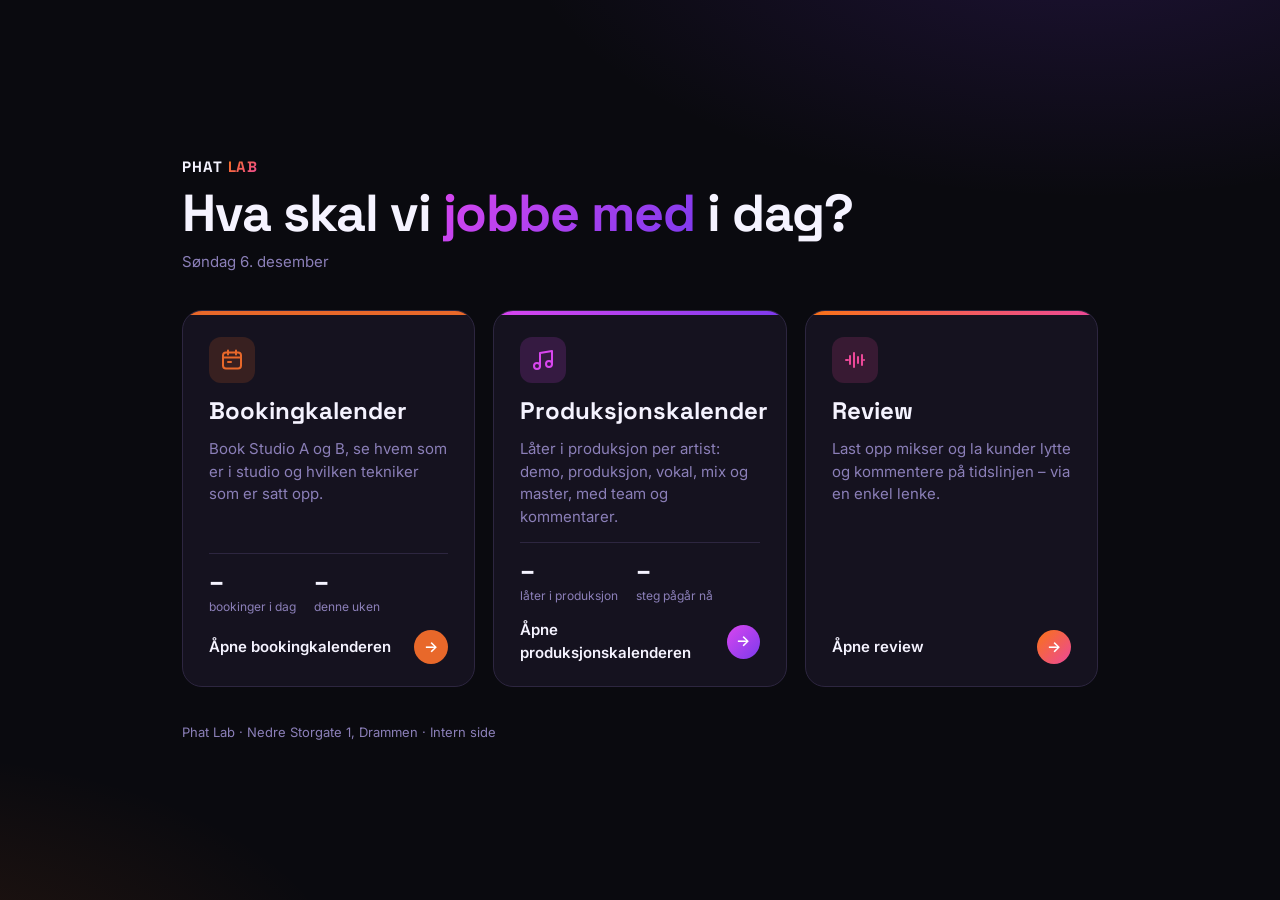
==== index.html @ 2c0c7474 "Review: fjern godkjenning av versjoner Co-Authored-By: Claude Opus 5.5 <noreply@anthropic.com> Claud" ====
<!DOCTYPE html>
<html lang="nb">
<head>
<meta charset="utf-8">
<meta name="viewport" content="width=device-width, initial-scale=1">
<meta name="robots" content="noindex">
<title>Phat Lab intern</title>
<link rel="preconnect" href="https://fonts.googleapis.com">
<link rel="preconnect" href="https://fonts.gstatic.com" crossorigin>
<link href="https://fonts.googleapis.com/css2?family=Inter:wght@400;500;600&family=Space+Grotesk:wght@500;700&display=swap" rel="stylesheet">
<style>
/* Startside: to store valg, booking (oransje) og produksjon (magenta), med et lite levende tall på hvert kort. */
:root{
  --bg:#0A0A0F; --card:#15121F; --ink:#F5F3FF; --muted:#8B7FB8; --line:#2D2640;
  --orange:#E8682A; --grad:linear-gradient(135deg,#D946EF 0%,#7C3AED 100%);
  --grad-hot:linear-gradient(135deg,#F97316 0%,#EC4899 100%);
  --f-display:"Space Grotesk","Inter",system-ui,sans-serif;
  --f-body:"Inter",system-ui,-apple-system,"Segoe UI",sans-serif;
  color-scheme:dark;
}
*{box-sizing:border-box}
html,body{margin:0;height:100%}
body{background:var(--bg);color:var(--ink);font:16px/1.5 var(--f-body);-webkit-font-smoothing:antialiased;
  background-image:radial-gradient(60rem 30rem at 85% -10%,rgba(124,58,237,.18),transparent 60%),radial-gradient(50rem 25rem at -10% 110%,rgba(249,115,22,.12),transparent 60%)}
main{min-height:100%;max-width:980px;margin:0 auto;padding:48px clamp(16px,4vw,32px);display:flex;flex-direction:column;justify-content:center;gap:36px}
.brand{display:flex;flex-direction:column;gap:10px}
.logo{font:700 15px var(--f-display);letter-spacing:.06em}
.logo span{background:var(--grad-hot);-webkit-background-clip:text;background-clip:text;color:transparent}
h1{font:700 clamp(32px,5vw,52px)/1.05 var(--f-display);margin:0;letter-spacing:-.02em;text-wrap:balance}
h1 em{font-style:normal;background:var(--grad);-webkit-background-clip:text;background-clip:text;color:transparent}
.date{color:var(--muted);font-size:15px}
.cards{display:grid;grid-template-columns:repeat(auto-fit,minmax(280px,1fr));gap:18px}
.card{position:relative;display:flex;flex-direction:column;gap:14px;padding:26px 26px 22px;border-radius:20px;background:var(--card);border:1px solid var(--line);color:inherit;text-decoration:none;overflow:hidden;transition:transform .15s ease,border-color .15s ease}
.card::before{content:"";position:absolute;inset:0 0 auto 0;height:4px;background:var(--bar)}
.card:hover{transform:translateY(-3px);border-color:var(--hl)}
.card:focus-visible{outline:2px solid var(--hl);outline-offset:3px}
.card.book{--bar:var(--orange);--hl:var(--orange)}
.card.prod{--bar:var(--grad);--hl:#D946EF}
.card.review{--bar:var(--grad-hot);--hl:#EC4899}
.ico{width:46px;height:46px;border-radius:12px;display:grid;place-items:center;background:color-mix(in srgb,var(--hl) 16%,transparent);color:var(--hl)}
.ico svg{width:24px;height:24px}
.card h2{font:700 24px/1.15 var(--f-display);margin:0}
.card p{margin:0;color:var(--muted);font-size:15px}
.live{display:flex;gap:18px;flex-wrap:wrap;padding-top:14px;border-top:1px solid var(--line);margin-top:auto}
.live div{display:flex;flex-direction:column}
.live b{font:700 26px/1 var(--f-display);font-variant-numeric:tabular-nums}
.live span{font-size:12px;color:var(--muted);margin-top:4px}
.go{display:flex;justify-content:space-between;align-items:center;font-weight:600;font-size:15px}
.go i{font-style:normal;width:34px;height:34px;border-radius:50%;display:grid;place-items:center;background:var(--bar);color:#fff;transition:transform .15s ease}
.card:hover .go i{transform:translateX(3px)}
footer{color:var(--muted);font-size:13px}
@media (prefers-reduced-motion: reduce){.card,.go i{transition:none}}
</style>
</head>
<body>
<main>
  <div class="brand">
    <div class="logo">PHAT <span>LAB</span></div>
    <h1>Hva skal vi <em>jobbe med</em> i dag?</h1>
    <div class="date" id="today"></div>
  </div>

  <div class="cards">
    <a class="card book" href="booking.html">
      <div class="ico"><svg viewBox="0 0 24 24" fill="none" stroke="currentColor" stroke-width="2" stroke-linecap="round" stroke-linejoin="round" aria-hidden="true"><rect x="3" y="4.5" width="18" height="16" rx="3"/><path d="M3 9.5h18M8 2.5v4M16 2.5v4"/><path d="M8 14h3"/></svg></div>
      <h2>Bookingkalender</h2>
      <p>Book Studio A og B, se hvem som er i studio og hvilken tekniker som er satt opp.</p>
      <div class="live">
        <div><b id="bToday">–</b><span>bookinger i dag</span></div>
        <div><b id="bWeek">–</b><span>denne uken</span></div>
      </div>
      <div class="go">Åpne bookingkalenderen <i aria-hidden="true">&#8594;</i></div>
    </a>

    <a class="card prod" href="produksjon.html">
      <div class="ico"><svg viewBox="0 0 24 24" fill="none" stroke="currentColor" stroke-width="2" stroke-linecap="round" stroke-linejoin="round" aria-hidden="true"><path d="M9 18V5l12-2v13"/><circle cx="6" cy="18" r="3"/><circle cx="18" cy="16" r="3"/></svg></div>
      <h2>Produksjonskalender</h2>
      <p>Låter i produksjon per artist: demo, produksjon, vokal, mix og master, med team og kommentarer.</p>
      <div class="live">
        <div><b id="pSongs">–</b><span>låter i produksjon</span></div>
        <div><b id="pRunning">–</b><span>steg pågår nå</span></div>
      </div>
      <div class="go">Åpne produksjonskalenderen <i aria-hidden="true">&#8594;</i></div>
    </a>

    <a class="card review" href="review.html">
      <div class="ico"><svg viewBox="0 0 24 24" fill="none" stroke="currentColor" stroke-width="2" stroke-linecap="round" stroke-linejoin="round" aria-hidden="true"><path d="M3 12h2M7 8v8M11 5v14M15 9v6M19 7v10M21 12h0"/></svg></div>
      <h2>Review</h2>
      <p>Last opp mikser og la kunder lytte og kommentere på tidslinjen – via en enkel lenke.</p>
      <div class="go" style="margin-top:auto">Åpne review <i aria-hidden="true">&#8594;</i></div>
    </a>
  </div>

  <footer>Phat Lab · Nedre Storgate 1, Drammen · Intern side</footer>
</main>

<script>
"use strict";
const SB = "https://vrjherdkzxerygrbfuhr.supabase.co/rest/v1/";
const KEY = "eyJhbGciOiJIUzI1NiIsInR5cCI6IkpXVCJ9.eyJpc3MiOiJzdXBhYmFzZSIsInJlZiI6InZyamhlcmRrenhlcnlncmJmdWhyIiwicm9sZSI6ImFub24iLCJpYXQiOjE3ODI3NjU4NTgsImV4cCI6MjA5ODM0MTg1OH0.0JPL21EDYmhh6_IdMLVGm7BWsk_Zrinp6TqGNBUYt0w";
const H = {apikey: KEY, Authorization: "Bearer " + KEY};
const pad = n => String(n).padStart(2, "0");
const ymd = d => d.getFullYear() + "-" + pad(d.getMonth()+1) + "-" + pad(d.getDate());
const now = new Date();
const DAYS = ["søndag","mandag","tirsdag","onsdag","torsdag","fredag","lørdag"];
const MONTHS = ["januar","februar","mars","april","mai","juni","juli","august","september","oktober","november","desember"];
document.getElementById("today").textContent = DAYS[now.getDay()][0].toUpperCase() + DAYS[now.getDay()].slice(1) + " " + now.getDate() + ". " + MONTHS[now.getMonth()];

const today = ymd(now);
const mon = new Date(now); mon.setDate(now.getDate() - ((now.getDay()+6)%7));
const sun = new Date(mon); sun.setDate(mon.getDate() + 6);
const set = (id, v) => { document.getElementById(id).textContent = v; };

fetch(SB + "bookings?select=date&date=gte." + ymd(mon) + "&date=lte." + ymd(sun), {headers:H})
  .then(r => r.ok ? r.json() : Promise.reject())
  .then(rows => { set("bToday", rows.filter(b => b.date === today).length); set("bWeek", rows.length); })
  .catch(() => {});

fetch(SB + "rpc/prod_summary", {method:"POST", headers:{...H, "Content-Type":"application/json"}, body:"{}"})
  .then(r => r.ok ? r.json() : Promise.reject())
  .then(s => { set("pSongs", s.songs); set("pRunning", s.running); })
  .catch(() => {});
</script>
</body>
</html>
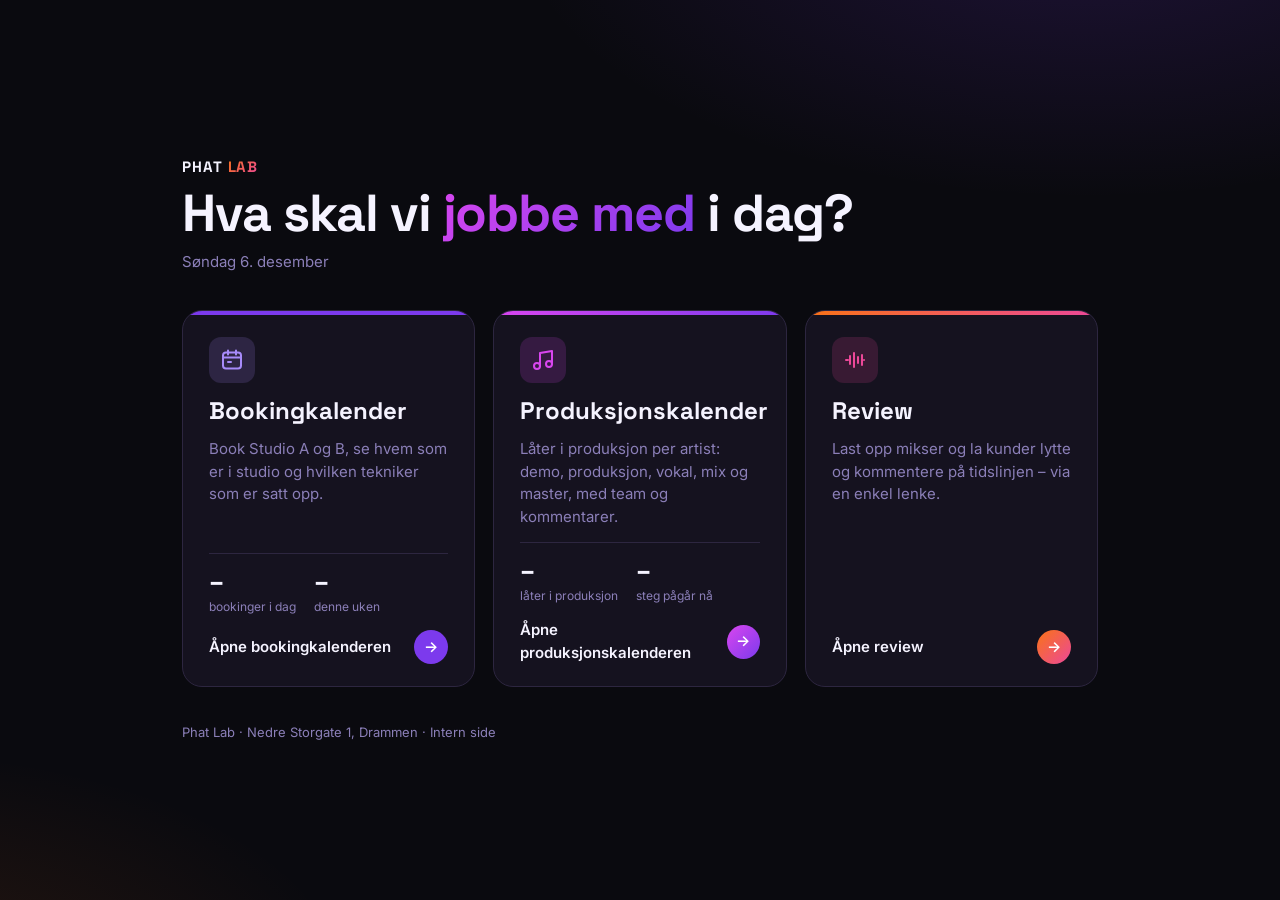
==== commit e3176bc5: "Bookingkalender: lilla i stedet for oransje Co-Authored-By: Claude Opus 5.5 <noreply@anthropic.com> " ====
--- a/index.html
+++ b/index.html
@@ -34,7 +34,7 @@
 .card::before{content:"";position:absolute;inset:0 0 auto 0;height:4px;background:var(--bar)}
 .card:hover{transform:translateY(-3px);border-color:var(--hl)}
 .card:focus-visible{outline:2px solid var(--hl);outline-offset:3px}
-.card.book{--bar:var(--orange);--hl:var(--orange)}
+.card.book{--bar:#7C3AED;--hl:#A78BFA}
 .card.prod{--bar:var(--grad);--hl:#D946EF}
 .card.review{--bar:var(--grad-hot);--hl:#EC4899}
 .ico{width:46px;height:46px;border-radius:12px;display:grid;place-items:center;background:color-mix(in srgb,var(--hl) 16%,transparent);color:var(--hl)}
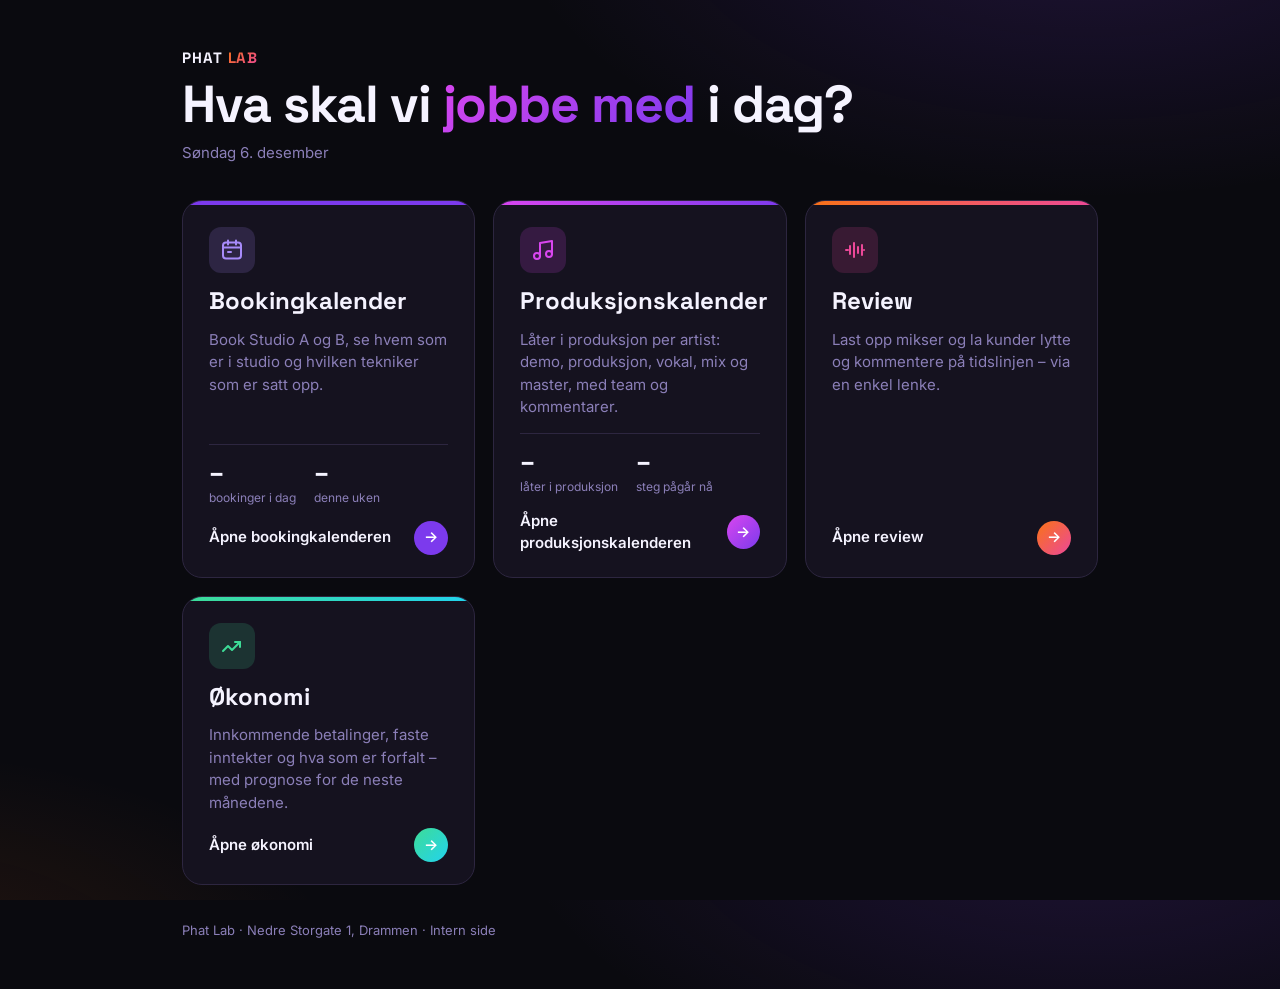
==== commit 7cda1f17: "Ny økonomiside: betalinger, faste inntekter, forfalt og prognose Co-Authored-By: Claude Opus 5.5 <no" ====
--- a/index.html
+++ b/index.html
@@ -37,6 +37,7 @@
 .card.book{--bar:#7C3AED;--hl:#A78BFA}
 .card.prod{--bar:var(--grad);--hl:#D946EF}
 .card.review{--bar:var(--grad-hot);--hl:#EC4899}
+.card.money{--bar:linear-gradient(135deg,#3DDC97,#22D3EE);--hl:#3DDC97}
 .ico{width:46px;height:46px;border-radius:12px;display:grid;place-items:center;background:color-mix(in srgb,var(--hl) 16%,transparent);color:var(--hl)}
 .ico svg{width:24px;height:24px}
 .card h2{font:700 24px/1.15 var(--f-display);margin:0}
@@ -89,6 +90,12 @@
       <p>Last opp mikser og la kunder lytte og kommentere på tidslinjen – via en enkel lenke.</p>
       <div class="go" style="margin-top:auto">Åpne review <i aria-hidden="true">&#8594;</i></div>
     </a>
+    <a class="card money" href="okonomi.html">
+      <div class="ico"><svg viewBox="0 0 24 24" fill="none" stroke="currentColor" stroke-width="2" stroke-linecap="round" stroke-linejoin="round" aria-hidden="true"><path d="M3 17l5-5 4 4 8-8"/><path d="M15 8h5v5"/></svg></div>
+      <h2>Økonomi</h2>
+      <p>Innkommende betalinger, faste inntekter og hva som er forfalt – med prognose for de neste månedene.</p>
+      <div class="go" style="margin-top:auto">Åpne økonomi <i aria-hidden="true">&#8594;</i></div>
+    </a>
   </div>
 
   <footer>Phat Lab · Nedre Storgate 1, Drammen · Intern side</footer>
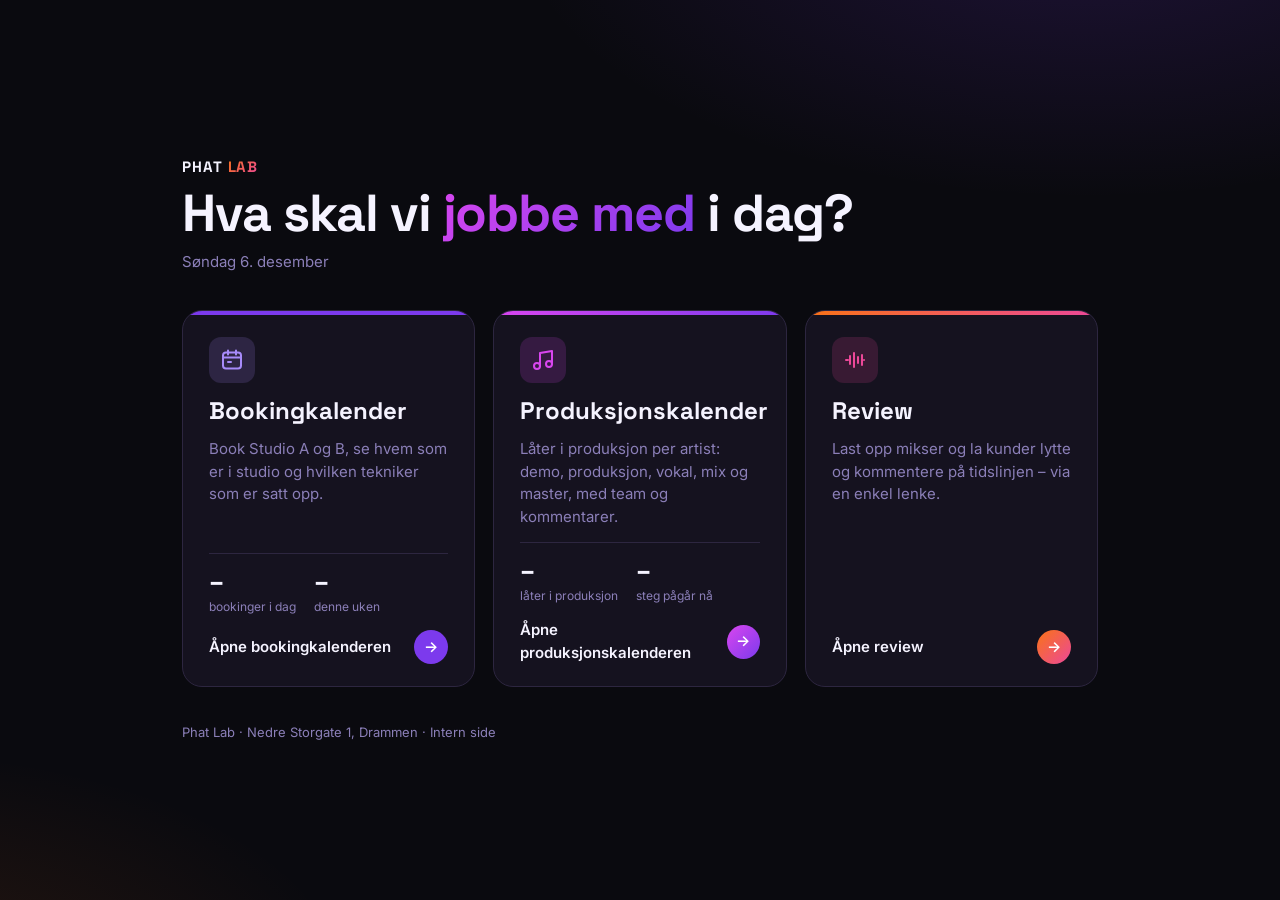
==== commit 30e8cd35: "Flytt økonomi til egen mappe phatlab-admin, fjern lenker fra startside/produksjon/review Co-Authored" ====
--- a/index.html
+++ b/index.html
@@ -90,12 +90,6 @@
       <p>Last opp mikser og la kunder lytte og kommentere på tidslinjen – via en enkel lenke.</p>
       <div class="go" style="margin-top:auto">Åpne review <i aria-hidden="true">&#8594;</i></div>
     </a>
-    <a class="card money" href="okonomi.html">
-      <div class="ico"><svg viewBox="0 0 24 24" fill="none" stroke="currentColor" stroke-width="2" stroke-linecap="round" stroke-linejoin="round" aria-hidden="true"><path d="M3 17l5-5 4 4 8-8"/><path d="M15 8h5v5"/></svg></div>
-      <h2>Økonomi</h2>
-      <p>Innkommende betalinger, faste inntekter og hva som er forfalt – med prognose for de neste månedene.</p>
-      <div class="go" style="margin-top:auto">Åpne økonomi <i aria-hidden="true">&#8594;</i></div>
-    </a>
   </div>
 
   <footer>Phat Lab · Nedre Storgate 1, Drammen · Intern side</footer>
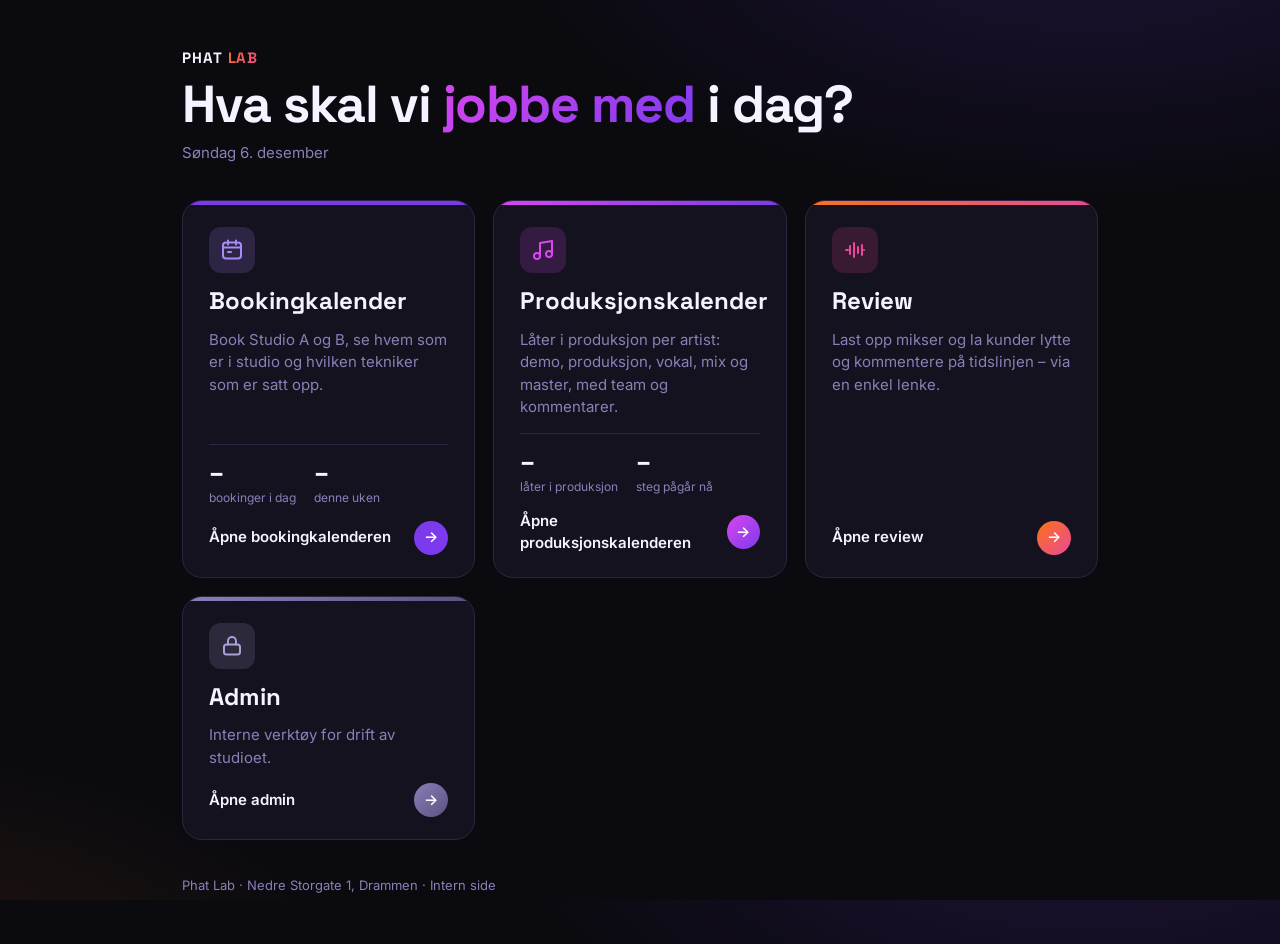
==== commit 2579d485: "Admin-kort på startsiden, egen admin-side med økonomi inni Co-Authored-By: Claude Opus 5.5 <noreply@" ====
--- a/index.html
+++ b/index.html
@@ -37,6 +37,7 @@
 .card.book{--bar:#7C3AED;--hl:#A78BFA}
 .card.prod{--bar:var(--grad);--hl:#D946EF}
 .card.review{--bar:var(--grad-hot);--hl:#EC4899}
+.card.admin{--bar:linear-gradient(135deg,#8B7FB8,#5B5280);--hl:#A99FD6}
 .card.money{--bar:linear-gradient(135deg,#3DDC97,#22D3EE);--hl:#3DDC97}
 .ico{width:46px;height:46px;border-radius:12px;display:grid;place-items:center;background:color-mix(in srgb,var(--hl) 16%,transparent);color:var(--hl)}
 .ico svg{width:24px;height:24px}
@@ -90,6 +91,12 @@
       <p>Last opp mikser og la kunder lytte og kommentere på tidslinjen – via en enkel lenke.</p>
       <div class="go" style="margin-top:auto">Åpne review <i aria-hidden="true">&#8594;</i></div>
     </a>
+    <a class="card admin" href="phatlab-admin/">
+      <div class="ico"><svg viewBox="0 0 24 24" fill="none" stroke="currentColor" stroke-width="2" stroke-linecap="round" stroke-linejoin="round" aria-hidden="true"><rect x="4" y="10.5" width="16" height="10" rx="2.5"/><path d="M8 10.5V7a4 4 0 0 1 8 0v3.5"/></svg></div>
+      <h2>Admin</h2>
+      <p>Interne verktøy for drift av studioet.</p>
+      <div class="go" style="margin-top:auto">Åpne admin <i aria-hidden="true">&#8594;</i></div>
+    </a>
   </div>
 
   <footer>Phat Lab · Nedre Storgate 1, Drammen · Intern side</footer>
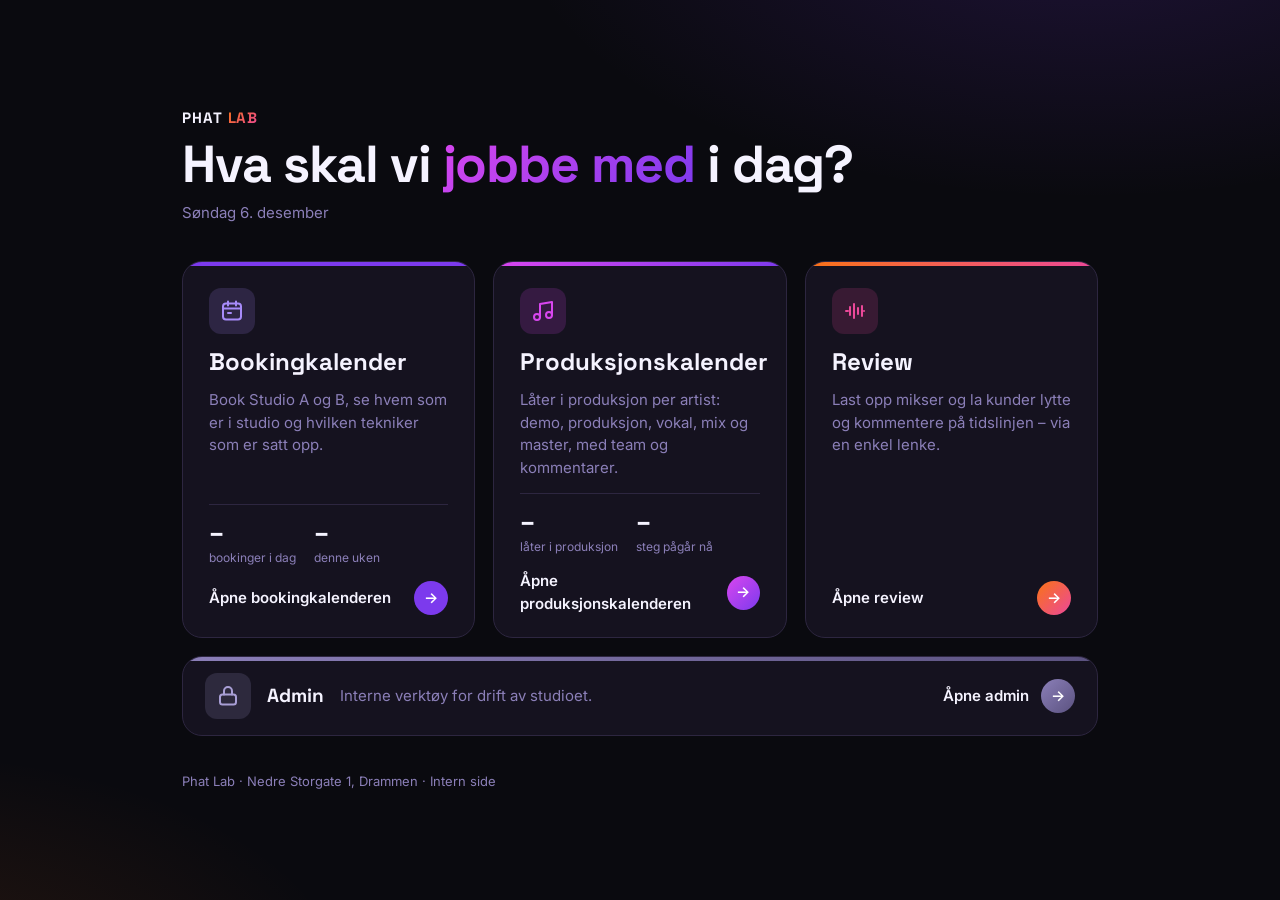
==== commit 6b39fc99: "Admin som slank rad på startsiden Co-Authored-By: Claude Opus 5.5 <noreply@anthropic.com> Claude-Ses" ====
--- a/index.html
+++ b/index.html
@@ -38,6 +38,11 @@
 .card.prod{--bar:var(--grad);--hl:#D946EF}
 .card.review{--bar:var(--grad-hot);--hl:#EC4899}
 .card.admin{--bar:linear-gradient(135deg,#8B7FB8,#5B5280);--hl:#A99FD6}
+.card.admin{grid-column:1/-1;flex-direction:row;align-items:center;gap:16px;padding:16px 22px}
+.card.admin h2{font-size:19px}
+.card.admin p{flex:1}
+.card.admin .go{margin-top:0!important;gap:12px}
+@media (max-width:640px){.card.admin p{display:none}.card.admin h2{flex:1}.card.admin .go span{display:none}}
 .card.money{--bar:linear-gradient(135deg,#3DDC97,#22D3EE);--hl:#3DDC97}
 .ico{width:46px;height:46px;border-radius:12px;display:grid;place-items:center;background:color-mix(in srgb,var(--hl) 16%,transparent);color:var(--hl)}
 .ico svg{width:24px;height:24px}
@@ -95,7 +100,7 @@
       <div class="ico"><svg viewBox="0 0 24 24" fill="none" stroke="currentColor" stroke-width="2" stroke-linecap="round" stroke-linejoin="round" aria-hidden="true"><rect x="4" y="10.5" width="16" height="10" rx="2.5"/><path d="M8 10.5V7a4 4 0 0 1 8 0v3.5"/></svg></div>
       <h2>Admin</h2>
       <p>Interne verktøy for drift av studioet.</p>
-      <div class="go" style="margin-top:auto">Åpne admin <i aria-hidden="true">&#8594;</i></div>
+      <div class="go"><span>Åpne admin</span> <i aria-hidden="true">&#8594;</i></div>
     </a>
   </div>
 
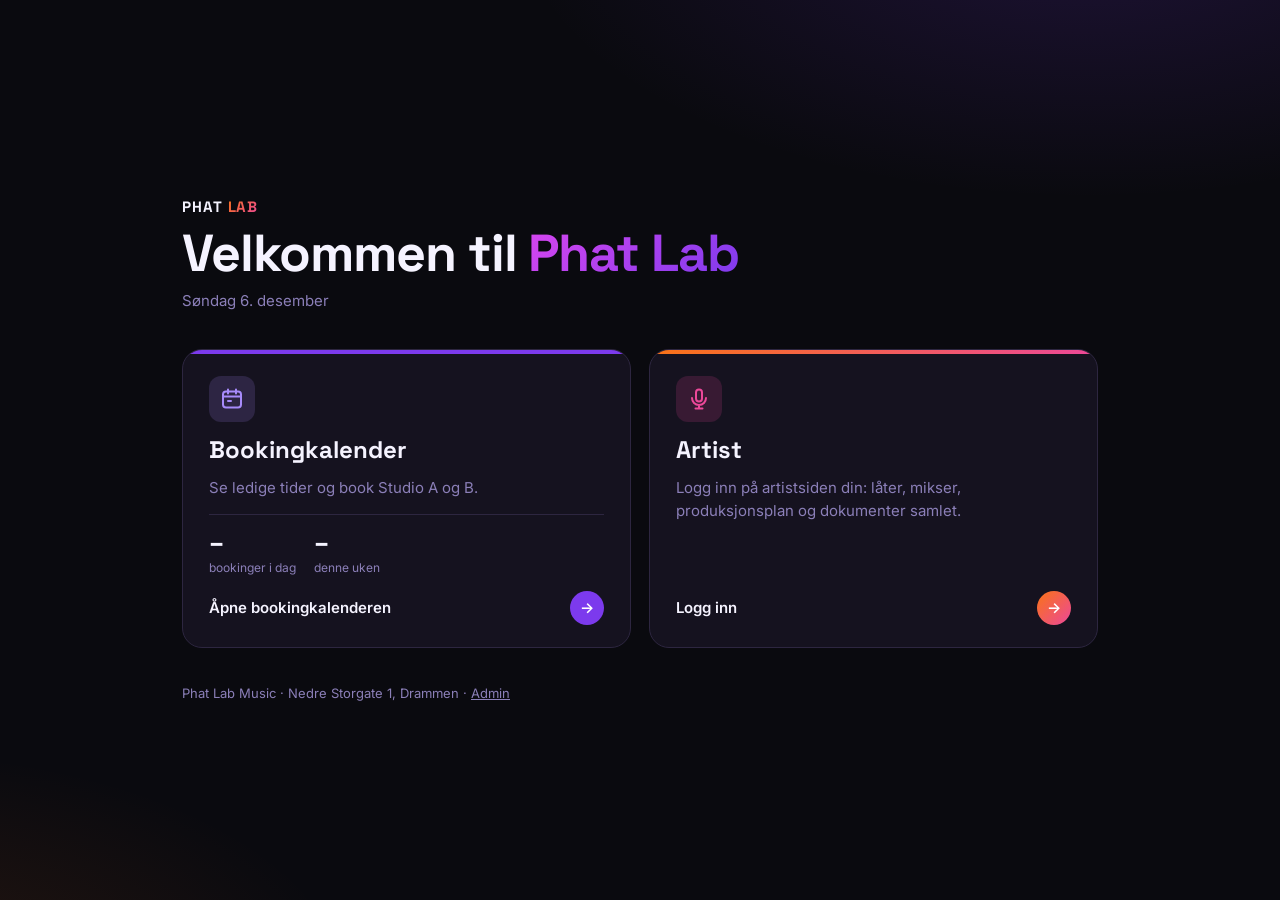
==== commit 40721a77: "Ny struktur: startside med booking og artist; produksjon, review og booking under admin; unike bruke" ====
--- a/index.html
+++ b/index.html
@@ -3,13 +3,13 @@
 <head>
 <meta charset="utf-8">
 <meta name="viewport" content="width=device-width, initial-scale=1">
-<meta name="robots" content="noindex">
-<title>Phat Lab intern</title>
+<meta name="robots" content="noindex,nofollow">
+<title>Phat Lab</title>
 <link rel="preconnect" href="https://fonts.googleapis.com">
 <link rel="preconnect" href="https://fonts.gstatic.com" crossorigin>
 <link href="https://fonts.googleapis.com/css2?family=Inter:wght@400;500;600&family=Space+Grotesk:wght@500;700&display=swap" rel="stylesheet">
 <style>
-/* Startside: to store valg, booking (oransje) og produksjon (magenta), med et lite levende tall på hvert kort. */
+
 :root{
   --bg:#0A0A0F; --card:#15121F; --ink:#F5F3FF; --muted:#8B7FB8; --line:#2D2640;
   --orange:#E8682A; --grad:linear-gradient(135deg,#D946EF 0%,#7C3AED 100%);
@@ -57,13 +57,29 @@
 .card:hover .go i{transform:translateX(3px)}
 footer{color:var(--muted);font-size:13px}
 @media (prefers-reduced-motion: reduce){.card,.go i{transition:none}}
+.card.artist{--bar:var(--grad-hot);--hl:#EC4899}
+.card.admin{--bar:linear-gradient(135deg,#8B7FB8,#5B5280);--hl:#A99FD6}
+.card.deal{--bar:var(--grad);--hl:#D946EF}
+.card.money{--bar:linear-gradient(135deg,#3DDC97,#22D3EE);--hl:#3DDC97}
+.lockchip{display:inline-flex;align-items:center;gap:5px;font-size:12px;color:var(--muted);border:1px solid var(--line);border-radius:99px;padding:2px 9px;width:max-content}
+.lockchip svg{width:12px;height:12px}
+footer a{color:inherit}
+.mback{position:fixed;inset:0;z-index:50;background:rgba(5,4,10,.78);backdrop-filter:blur(4px);display:flex;align-items:center;justify-content:center;padding:20px}
+.pinbox{width:min(360px,100%);background:var(--card);border:1px solid var(--line);border-radius:20px;padding:26px;display:flex;flex-direction:column;gap:12px;text-align:center}
+.pinbox h2{font:700 22px var(--f-display);margin:0}
+.pinbox input{background:#0F0C17;color:var(--ink);border:1px solid var(--line);border-radius:12px;padding:12px;text-align:center;font-size:22px;letter-spacing:8px;outline:none}
+.pinbox input:focus{border-color:#D946EF}
+.pinbox button{border:0;border-radius:12px;padding:12px;font:600 15px var(--f-body);color:#fff;background:var(--grad);cursor:pointer}
+.pinbox .cancel{background:none;color:var(--muted);font-weight:500;padding:4px}
+.err{color:#FF8A8A;font-size:14px;min-height:18px}
+.hidden{display:none!important}
 </style>
 </head>
 <body>
 <main>
   <div class="brand">
     <div class="logo">PHAT <span>LAB</span></div>
-    <h1>Hva skal vi <em>jobbe med</em> i dag?</h1>
+    <h1>Velkommen til <em>Phat Lab</em></h1>
     <div class="date" id="today"></div>
   </div>
 
@@ -71,7 +87,7 @@
     <a class="card book" href="booking.html">
       <div class="ico"><svg viewBox="0 0 24 24" fill="none" stroke="currentColor" stroke-width="2" stroke-linecap="round" stroke-linejoin="round" aria-hidden="true"><rect x="3" y="4.5" width="18" height="16" rx="3"/><path d="M3 9.5h18M8 2.5v4M16 2.5v4"/><path d="M8 14h3"/></svg></div>
       <h2>Bookingkalender</h2>
-      <p>Book Studio A og B, se hvem som er i studio og hvilken tekniker som er satt opp.</p>
+      <p>Se ledige tider og book Studio A og B.</p>
       <div class="live">
         <div><b id="bToday">–</b><span>bookinger i dag</span></div>
         <div><b id="bWeek">–</b><span>denne uken</span></div>
@@ -79,34 +95,16 @@
       <div class="go">Åpne bookingkalenderen <i aria-hidden="true">&#8594;</i></div>
     </a>
 
-    <a class="card prod" href="produksjon.html">
-      <div class="ico"><svg viewBox="0 0 24 24" fill="none" stroke="currentColor" stroke-width="2" stroke-linecap="round" stroke-linejoin="round" aria-hidden="true"><path d="M9 18V5l12-2v13"/><circle cx="6" cy="18" r="3"/><circle cx="18" cy="16" r="3"/></svg></div>
-      <h2>Produksjonskalender</h2>
-      <p>Låter i produksjon per artist: demo, produksjon, vokal, mix og master, med team og kommentarer.</p>
-      <div class="live">
-        <div><b id="pSongs">–</b><span>låter i produksjon</span></div>
-        <div><b id="pRunning">–</b><span>steg pågår nå</span></div>
-      </div>
-      <div class="go">Åpne produksjonskalenderen <i aria-hidden="true">&#8594;</i></div>
-    </a>
-
-    <a class="card review" href="review.html">
-      <div class="ico"><svg viewBox="0 0 24 24" fill="none" stroke="currentColor" stroke-width="2" stroke-linecap="round" stroke-linejoin="round" aria-hidden="true"><path d="M3 12h2M7 8v8M11 5v14M15 9v6M19 7v10M21 12h0"/></svg></div>
-      <h2>Review</h2>
-      <p>Last opp mikser og la kunder lytte og kommentere på tidslinjen – via en enkel lenke.</p>
-      <div class="go" style="margin-top:auto">Åpne review <i aria-hidden="true">&#8594;</i></div>
-    </a>
-    <a class="card admin" href="phatlab-admin/">
-      <div class="ico"><svg viewBox="0 0 24 24" fill="none" stroke="currentColor" stroke-width="2" stroke-linecap="round" stroke-linejoin="round" aria-hidden="true"><rect x="4" y="10.5" width="16" height="10" rx="2.5"/><path d="M8 10.5V7a4 4 0 0 1 8 0v3.5"/></svg></div>
-      <h2>Admin</h2>
-      <p>Interne verktøy for drift av studioet.</p>
-      <div class="go"><span>Åpne admin</span> <i aria-hidden="true">&#8594;</i></div>
+    <a class="card artist" href="portal.html">
+      <div class="ico"><svg viewBox="0 0 24 24" fill="none" stroke="currentColor" stroke-width="2" stroke-linecap="round" stroke-linejoin="round" aria-hidden="true"><rect x="9" y="2.5" width="6" height="12" rx="3"/><path d="M5 11a7 7 0 0 0 14 0M12 18v3.5M8.5 21.5h7"/></svg></div>
+      <h2>Artist</h2>
+      <p id="artistTxt">Logg inn på artistsiden din: låter, mikser, produksjonsplan og dokumenter samlet.</p>
+      <div class="go" style="margin-top:auto"><span id="artistGo">Logg inn</span> <i aria-hidden="true">&#8594;</i></div>
     </a>
   </div>
 
-  <footer>Phat Lab · Nedre Storgate 1, Drammen · Intern side</footer>
+  <footer>Phat Lab Music · Nedre Storgate 1, Drammen · <a href="phatlab-admin/">Admin</a></footer>
 </main>
-
 <script>
 "use strict";
 const SB = "https://vrjherdkzxerygrbfuhr.supabase.co/rest/v1/";
@@ -115,24 +113,18 @@
 const pad = n => String(n).padStart(2, "0");
 const ymd = d => d.getFullYear() + "-" + pad(d.getMonth()+1) + "-" + pad(d.getDate());
 const now = new Date();
+const set = (id, v) => { const e = document.getElementById(id); if (e) e.textContent = v; };
+const mon = new Date(now); mon.setDate(now.getDate() - ((now.getDay()+6)%7));
+const sun = new Date(mon); sun.setDate(mon.getDate() + 6);
+fetch(SB + "bookings?select=date&date=gte." + ymd(mon) + "&date=lte." + ymd(sun), {headers:H})
+  .then(r => r.ok ? r.json() : Promise.reject())
+  .then(rows => { set("bToday", rows.filter(b => b.date === ymd(now)).length); set("bWeek", rows.length); })
+  .catch(() => {});
+
 const DAYS = ["søndag","mandag","tirsdag","onsdag","torsdag","fredag","lørdag"];
 const MONTHS = ["januar","februar","mars","april","mai","juni","juli","august","september","oktober","november","desember"];
-document.getElementById("today").textContent = DAYS[now.getDay()][0].toUpperCase() + DAYS[now.getDay()].slice(1) + " " + now.getDate() + ". " + MONTHS[now.getMonth()];
-
-const today = ymd(now);
-const mon = new Date(now); mon.setDate(now.getDate() - ((now.getDay()+6)%7));
-const sun = new Date(mon); sun.setDate(mon.getDate() + 6);
-const set = (id, v) => { document.getElementById(id).textContent = v; };
-
-fetch(SB + "bookings?select=date&date=gte." + ymd(mon) + "&date=lte." + ymd(sun), {headers:H})
-  .then(r => r.ok ? r.json() : Promise.reject())
-  .then(rows => { set("bToday", rows.filter(b => b.date === today).length); set("bWeek", rows.length); })
-  .catch(() => {});
-
-fetch(SB + "rpc/prod_summary", {method:"POST", headers:{...H, "Content-Type":"application/json"}, body:"{}"})
-  .then(r => r.ok ? r.json() : Promise.reject())
-  .then(s => { set("pSongs", s.songs); set("pRunning", s.running); })
-  .catch(() => {});
+set("today", DAYS[now.getDay()][0].toUpperCase() + DAYS[now.getDay()].slice(1) + " " + now.getDate() + ". " + MONTHS[now.getMonth()]);
+try { if (localStorage.getItem("plk-artist-token")) set("artistGo", "Gå til artistsiden din"); } catch {}
 </script>
 </body>
 </html>
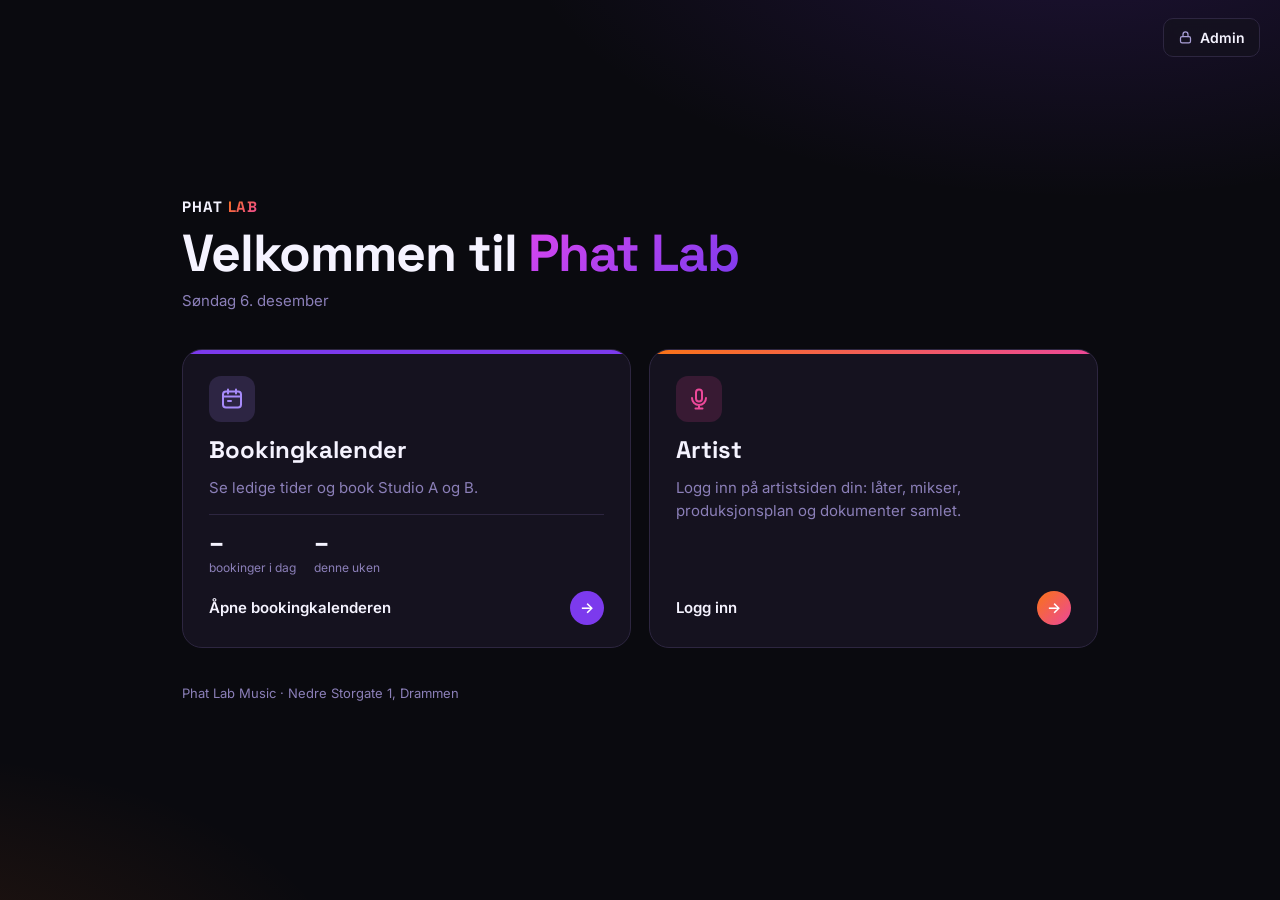
==== commit 3ce35a3d: "Én PIN for hele admin, synlig Admin-knapp på startsiden Co-Authored-By: Claude Opus 5.5 <noreply@ant" ====
--- a/index.html
+++ b/index.html
@@ -73,9 +73,13 @@
 .pinbox .cancel{background:none;color:var(--muted);font-weight:500;padding:4px}
 .err{color:#FF8A8A;font-size:14px;min-height:18px}
 .hidden{display:none!important}
+.adminbtn{position:fixed;top:18px;right:20px;display:inline-flex;align-items:center;gap:7px;padding:8px 14px;border-radius:10px;border:1px solid var(--line);background:rgba(21,18,31,.8);color:var(--ink);text-decoration:none;font-size:14px;font-weight:600;backdrop-filter:blur(6px);transition:border-color .15s}
+.adminbtn:hover{border-color:#A99FD6}
+.adminbtn svg{width:15px;height:15px;color:#A99FD6}
 </style>
 </head>
 <body>
+<a class="adminbtn" href="phatlab-admin/"><svg viewBox="0 0 24 24" fill="none" stroke="currentColor" stroke-width="2" stroke-linecap="round" stroke-linejoin="round" aria-hidden="true"><rect x="4" y="10.5" width="16" height="10" rx="2.5"/><path d="M8 10.5V7a4 4 0 0 1 8 0v3.5"/></svg>Admin</a>
 <main>
   <div class="brand">
     <div class="logo">PHAT <span>LAB</span></div>
@@ -103,7 +107,7 @@
     </a>
   </div>
 
-  <footer>Phat Lab Music · Nedre Storgate 1, Drammen · <a href="phatlab-admin/">Admin</a></footer>
+  <footer>Phat Lab Music · Nedre Storgate 1, Drammen</footer>
 </main>
 <script>
 "use strict";
